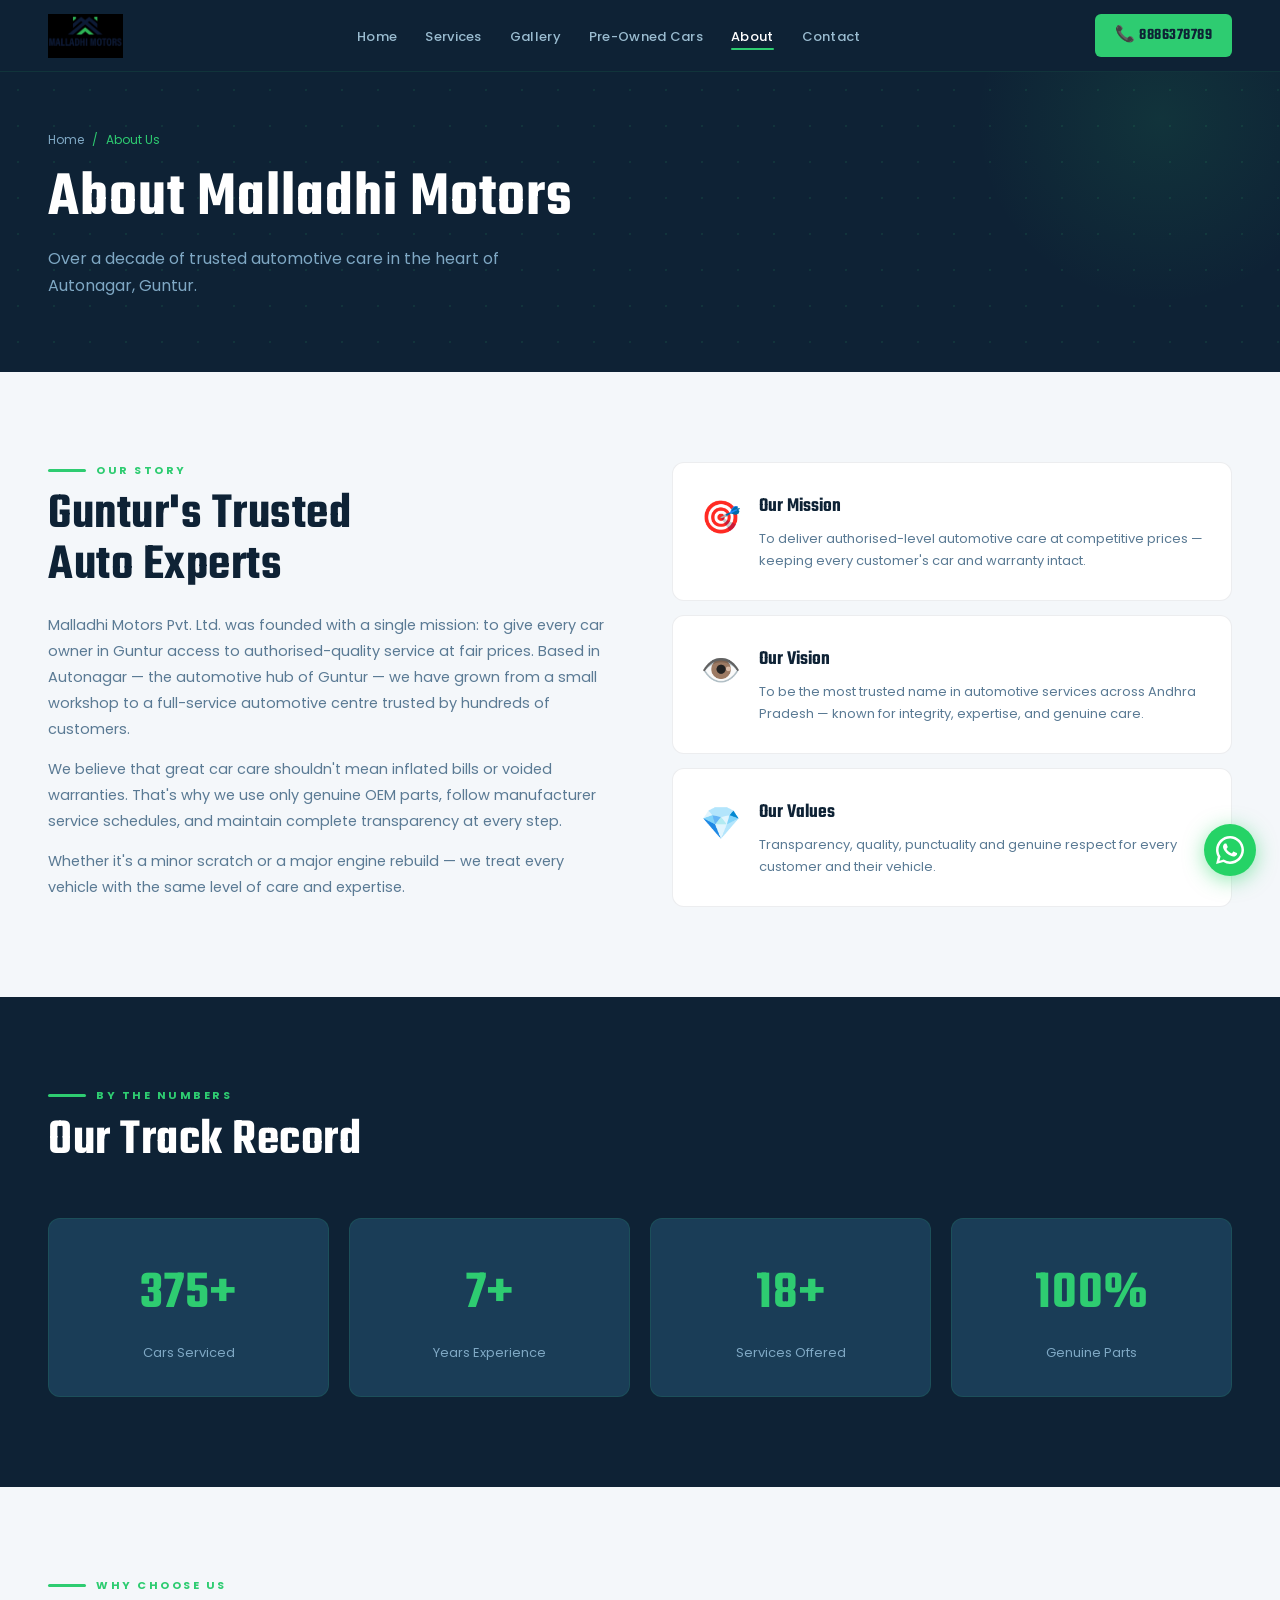
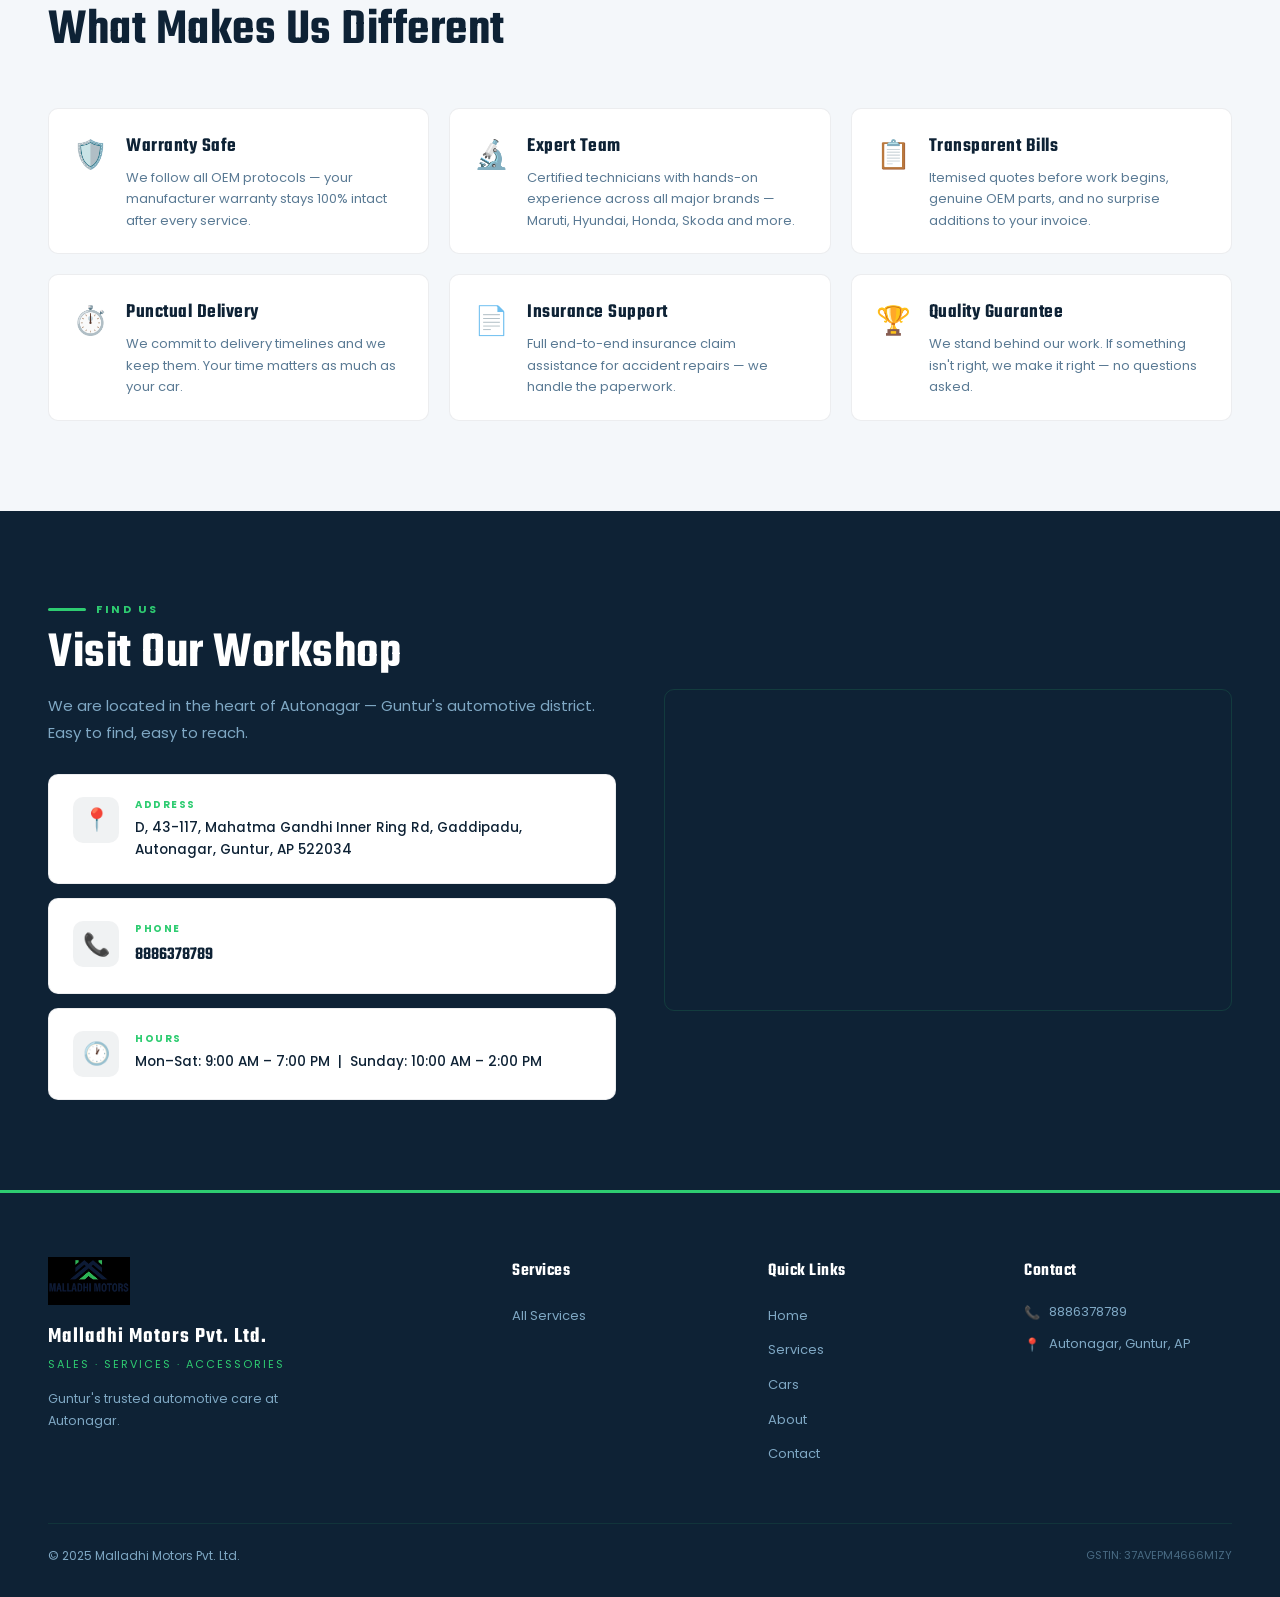
==== about.html @ dfbfe882 "Add files via upload" ====
<!DOCTYPE html><html lang="en"><head><meta charset="UTF-8"/><meta name="viewport" content="width=device-width,initial-scale=1.0"/><title>About Us | Malladhi Motors Pvt. Ltd.</title><meta name="description" content="Learn about Malladhi Motors — Guntur's trusted auto workshop with 10+ years of expertise."/><link rel="preconnect" href="https://fonts.googleapis.com"/><link rel="preconnect" href="https://fonts.gstatic.com" crossorigin/><link href="https://fonts.googleapis.com/css2?family=Teko:wght@400;500;600;700&family=Poppins:wght@300;400;500;600&display=swap" rel="stylesheet"/><link rel="stylesheet" href="style.css"/></head><body><nav class="nav" id="nav"><a href="index.html" class="nav-logo"><img src="[data-uri]" alt="Malladhi Motors Logo" height="44"/></a><ul class="nav-links"><li><a href="index.html">Home</a></li><li><a href="services.html">Services</a></li><li><a href="gallery.html">Gallery</a></li><li><a href="cars.html">Pre-Owned Cars</a></li><li><a href="about.html" class="active">About</a></li><li><a href="contact.html">Contact</a></li></ul><a href="tel:8886378789" class="nav-cta">📞 8886378789</a><div class="hamburger" id="hamburger"><span></span><span></span><span></span></div></nav><div class="mobile-nav" id="mobileNav"><a href="index.html">Home</a><a href="services.html">Services</a><a href="gallery.html">Gallery</a><a href="cars.html">Pre-Owned Cars</a><a href="about.html" class="active">About</a><a href="contact.html">Contact</a><a href="tel:8886378789" class="m-cta">📞 Call: 8886378789</a></div>
<div class="page-hero">
  <div class="page-hero-inner">
    <div class="page-breadcrumb"><a href="index.html">Home</a> <span>/</span> <span>About Us</span></div>
    <h1>About Malladhi Motors</h1>
    <p>Over a decade of trusted automotive care in the heart of Autonagar, Guntur.</p>
  </div>
</div>

<section class="section light">
  <div style="display:grid;grid-template-columns:1fr 1fr;gap:64px;align-items:start;" class="reveal ab-grid">
    <div>
      <div class="section-eyebrow"><span>Our Story</span></div>
      <h2 class="section-title dark">Guntur's Trusted<br>Auto Experts</h2>
      <p style="font-size:14.5px;color:#5A7A94;line-height:1.8;margin-top:20px;">Malladhi Motors Pvt. Ltd. was founded with a single mission: to give every car owner in Guntur access to authorised-quality service at fair prices. Based in Autonagar — the automotive hub of Guntur — we have grown from a small workshop to a full-service automotive centre trusted by hundreds of customers.</p>
      <p style="font-size:14.5px;color:#5A7A94;line-height:1.8;margin-top:14px;">We believe that great car care shouldn't mean inflated bills or voided warranties. That's why we use only genuine OEM parts, follow manufacturer service schedules, and maintain complete transparency at every step.</p>
      <p style="font-size:14.5px;color:#5A7A94;line-height:1.8;margin-top:14px;">Whether it's a minor scratch or a major engine rebuild — we treat every vehicle with the same level of care and expertise.</p>
    </div>
    <div style="display:grid;gap:14px;">
      <div style="background:var(--white);border-radius:12px;border:1px solid rgba(14,34,53,.08);padding:28px;display:flex;gap:18px;align-items:flex-start;">
        <div style="font-size:32px;flex-shrink:0;">🎯</div><div><div style="font-family:var(--font-display);font-size:20px;font-weight:600;color:var(--navy);">Our Mission</div><p style="font-size:13px;color:#5A7A94;line-height:1.7;margin-top:5px;">To deliver authorised-level automotive care at competitive prices — keeping every customer's car and warranty intact.</p></div>
      </div>
      <div style="background:var(--white);border-radius:12px;border:1px solid rgba(14,34,53,.08);padding:28px;display:flex;gap:18px;align-items:flex-start;">
        <div style="font-size:32px;flex-shrink:0;">👁️</div><div><div style="font-family:var(--font-display);font-size:20px;font-weight:600;color:var(--navy);">Our Vision</div><p style="font-size:13px;color:#5A7A94;line-height:1.7;margin-top:5px;">To be the most trusted name in automotive services across Andhra Pradesh — known for integrity, expertise, and genuine care.</p></div>
      </div>
      <div style="background:var(--white);border-radius:12px;border:1px solid rgba(14,34,53,.08);padding:28px;display:flex;gap:18px;align-items:flex-start;">
        <div style="font-size:32px;flex-shrink:0;">💎</div><div><div style="font-family:var(--font-display);font-size:20px;font-weight:600;color:var(--navy);">Our Values</div><p style="font-size:13px;color:#5A7A94;line-height:1.7;margin-top:5px;">Transparency, quality, punctuality and genuine respect for every customer and their vehicle.</p></div>
      </div>
    </div>
  </div>
  <style>.ab-grid{} @media(max-width:900px){.ab-grid{grid-template-columns:1fr!important;gap:32px!important;}}</style>
</section>

<section class="section dark">
  <div class="section-head reveal">
    <div class="section-eyebrow"><span>By The Numbers</span></div>
    <h2 class="section-title light">Our Track Record</h2>
  </div>
  <div style="display:grid;grid-template-columns:repeat(4,1fr);gap:20px;" class="reveal">
    <div style="text-align:center;padding:32px 16px;background:var(--navy-card);border-radius:12px;border:1px solid rgba(46,204,113,.12);">
      <div style="font-family:var(--font-display);font-size:54px;font-weight:600;letter-spacing:1px;color:var(--green);" data-target="500" data-suffix="+">0+</div>
      <div style="font-size:13px;color:var(--muted);margin-top:6px;">Cars Serviced</div>
    </div>
    <div style="text-align:center;padding:32px 16px;background:var(--navy-card);border-radius:12px;border:1px solid rgba(46,204,113,.12);">
      <div style="font-family:var(--font-display);font-size:54px;font-weight:600;letter-spacing:1px;color:var(--green);" data-target="10" data-suffix="+">0+</div>
      <div style="font-size:13px;color:var(--muted);margin-top:6px;">Years Experience</div>
    </div>
    <div style="text-align:center;padding:32px 16px;background:var(--navy-card);border-radius:12px;border:1px solid rgba(46,204,113,.12);">
      <div style="font-family:var(--font-display);font-size:54px;font-weight:600;letter-spacing:1px;color:var(--green);" data-target="25" data-suffix="+">0+</div>
      <div style="font-size:13px;color:var(--muted);margin-top:6px;">Services Offered</div>
    </div>
    <div style="text-align:center;padding:32px 16px;background:var(--navy-card);border-radius:12px;border:1px solid rgba(46,204,113,.12);">
      <div style="font-family:var(--font-display);font-size:54px;font-weight:600;letter-spacing:1px;color:var(--green);">100%</div>
      <div style="font-size:13px;color:var(--muted);margin-top:6px;">Genuine Parts</div>
    </div>
  </div>
</section>

<section class="section light">
  <div class="section-head reveal">
    <div class="section-eyebrow"><span>Why Choose Us</span></div>
    <h2 class="section-title dark">What Makes Us Different</h2>
  </div>
  <div style="display:grid;grid-template-columns:repeat(3,1fr);gap:20px;">
    <div class="why-card reveal d1" style="background:var(--white);border-color:rgba(14,34,53,.08);"><div class="why-icon">🛡️</div><div><div class="why-title" style="color:var(--navy);">Warranty Safe</div><div class="why-desc" style="color:#5A7A94;">We follow all OEM protocols — your manufacturer warranty stays 100% intact after every service.</div></div></div>
    <div class="why-card reveal d2" style="background:var(--white);border-color:rgba(14,34,53,.08);"><div class="why-icon">🔬</div><div><div class="why-title" style="color:var(--navy);">Expert Team</div><div class="why-desc" style="color:#5A7A94;">Certified technicians with hands-on experience across all major brands — Maruti, Hyundai, Honda, Skoda and more.</div></div></div>
    <div class="why-card reveal d3" style="background:var(--white);border-color:rgba(14,34,53,.08);"><div class="why-icon">📋</div><div><div class="why-title" style="color:var(--navy);">Transparent Bills</div><div class="why-desc" style="color:#5A7A94;">Itemised quotes before work begins, genuine OEM parts, and no surprise additions to your invoice.</div></div></div>
    <div class="why-card reveal d1" style="background:var(--white);border-color:rgba(14,34,53,.08);"><div class="why-icon">⏱️</div><div><div class="why-title" style="color:var(--navy);">Punctual Delivery</div><div class="why-desc" style="color:#5A7A94;">We commit to delivery timelines and we keep them. Your time matters as much as your car.</div></div></div>
    <div class="why-card reveal d2" style="background:var(--white);border-color:rgba(14,34,53,.08);"><div class="why-icon">📄</div><div><div class="why-title" style="color:var(--navy);">Insurance Support</div><div class="why-desc" style="color:#5A7A94;">Full end-to-end insurance claim assistance for accident repairs — we handle the paperwork.</div></div></div>
    <div class="why-card reveal d3" style="background:var(--white);border-color:rgba(14,34,53,.08);"><div class="why-icon">🏆</div><div><div class="why-title" style="color:var(--navy);">Quality Guarantee</div><div class="why-desc" style="color:#5A7A94;">We stand behind our work. If something isn't right, we make it right — no questions asked.</div></div></div>
  </div>
</section>

<section class="section dark">
  <div style="display:grid;grid-template-columns:1fr 1fr;gap:48px;align-items:center;" class="reveal ab-grid2">
    <div>
      <div class="section-eyebrow"><span>Find Us</span></div>
      <h2 class="section-title light">Visit Our Workshop</h2>
      <p style="font-size:15px;color:var(--muted);line-height:1.75;margin-top:14px;">We are located in the heart of Autonagar — Guntur's automotive district. Easy to find, easy to reach.</p>
      <div style="margin-top:28px;display:grid;gap:14px;">
        <div class="contact-card"><div class="contact-icon-box">📍</div><div><div class="contact-label">Address</div><div class="contact-val">D, 43-117, Mahatma Gandhi Inner Ring Rd, Gaddipadu, Autonagar, Guntur, AP 522034</div></div></div>
        <div class="contact-card"><div class="contact-icon-box">📞</div><div><div class="contact-label">Phone</div><div class="contact-val"><a href="tel:8886378789" style="color:var(--navy);font-family:var(--font-display);font-size:18px;font-weight:600;">8886378789</a></div></div></div>
        <div class="contact-card"><div class="contact-icon-box">🕐</div><div><div class="contact-label">Hours</div><div class="contact-val">Mon–Sat: 9:00 AM – 7:00 PM &nbsp;|&nbsp; Sunday: 10:00 AM – 2:00 PM</div></div></div>
      </div>
    </div>
    <div class="map-wrap"><iframe src="https://www.google.com/maps/embed?pb=!1m18!1m12!1m3!1d3827.2!2d80.4723212!3d16.319596!2m3!1f0!2f0!3f0!3m2!1i1024!2i768!4f13.1!3m3!1m2!1s0x0%3A0x0!2zMTbCsDE5JzEwLjUiTiA4MMKwMjgnMjAuNCJF!5e0!3m2!1sen!2sin!4v1700000000000" allowfullscreen loading="lazy" referrerpolicy="no-referrer-when-downgrade" title="Malladhi Motors Location"></iframe></div>
  </div>
  <style>.ab-grid2{} @media(max-width:900px){.ab-grid2{grid-template-columns:1fr!important;gap:32px!important;}}</style>
</section>
<footer class="footer"><div class="footer-grid"><div><div class="footer-logo"><img src="[data-uri]" alt="Malladhi Motors" height="48"/></div><span class="footer-name">Malladhi Motors Pvt. Ltd.</span><span class="footer-tagline">Sales · Services · Accessories</span><p class="footer-desc">Guntur's trusted automotive care at Autonagar.</p></div><div><div class="footer-col-title">Services</div><ul class="footer-links"><li><a href="services.html">All Services</a></li></ul></div><div><div class="footer-col-title">Quick Links</div><ul class="footer-links"><li><a href="index.html">Home</a></li><li><a href="services.html">Services</a></li><li><a href="cars.html">Cars</a></li><li><a href="about.html">About</a></li><li><a href="contact.html">Contact</a></li></ul></div><div><div class="footer-col-title">Contact</div><div class="footer-contact-item"><span class="icon">📞</span><span><a href="tel:8886378789">8886378789</a></span></div><div class="footer-contact-item"><span class="icon">📍</span><span>Autonagar, Guntur, AP</span></div></div></div><div class="footer-bottom"><span>© 2025 Malladhi Motors Pvt. Ltd.</span><span class="footer-gstin">GSTIN: 37AVEPM4666M1ZY</span></div></footer><a href="https://wa.me/918886378789" class="wa-btn" target="_blank" rel="noopener" aria-label="WhatsApp"><svg viewBox="0 0 24 24" fill="currentColor"><path d="M17.472 14.382c-.297-.149-1.758-.867-2.03-.967-.273-.099-.471-.148-.67.15-.197.297-.767.966-.94 1.164-.173.199-.347.223-.644.075-.297-.15-1.255-.463-2.39-1.475-.883-.788-1.48-1.761-1.653-2.059-.173-.297-.018-.458.13-.606.134-.133.298-.347.446-.52.149-.174.198-.298.298-.497.099-.198.05-.371-.025-.52-.075-.149-.669-1.612-.916-2.207-.242-.579-.487-.5-.669-.51-.173-.008-.371-.01-.57-.01-.198 0-.52.074-.792.372-.272.297-1.04 1.016-1.04 2.479 0 1.462 1.065 2.875 1.213 3.074.149.198 2.096 3.2 5.077 4.487.709.306 1.262.489 1.694.625.712.227 1.36.195 1.871.118.571-.085 1.758-.719 2.006-1.413.248-.694.248-1.289.173-1.413-.074-.124-.272-.198-.57-.347z"/><path d="M12 0C5.373 0 0 5.373 0 12c0 2.127.558 4.122 1.532 5.852L.073 23.927l6.253-1.635A11.945 11.945 0 0 0 12 24c6.627 0 12-5.373 12-12S18.627 0 12 0zm0 21.818a9.818 9.818 0 0 1-5.007-1.374l-.36-.213-3.713.972.989-3.617-.234-.372A9.818 9.818 0 1 1 12 21.818z"/></svg></a><button class="back-top" id="backTop" onclick="window.scrollTo({top:0,behavior:'smooth'})" aria-label="Back to top">↑</button><script src="shared.js"></script></body></html>
---- style.css ----
/* ─── TOKENS ─────────────────────────────────────────── */
:root {
  --navy:        #0E2235;
  --navy-mid:    #122D45;
  --navy-card:   #1A3D57;
  --navy-light:  #1E4A68;
  --green:       #2ECC71;
  --green-dark:  #25A85C;
  --green-glow:  rgba(46,204,113,0.15);
  --white:       #FFFFFF;
  --off-white:   #F4F7FA;
  --muted:       #7FA8C4;
  --text:        #0E2235;
  --font-display:'Teko', sans-serif;
  --font-body:   'Poppins', sans-serif;
  --ease-out:    cubic-bezier(0.22,1,0.36,1);
  --shadow-sm:   0 2px 12px rgba(14,34,53,0.08);
  --shadow-md:   0 8px 32px rgba(14,34,53,0.12);
  --shadow-lg:   0 20px 60px rgba(14,34,53,0.18);
  --radius:      10px;
}

/* ─── RESET ───────────────────────────────────────────── */
*, *::before, *::after { box-sizing: border-box; margin: 0; padding: 0; }
html { scroll-behavior: smooth; font-size: 16px; }
body { font-family: var(--font-body); background: var(--off-white); color: var(--text); overflow-x: hidden; line-height: 1.6; }
a { text-decoration: none; color: inherit; }
img { max-width: 100%; display: block; }
ul { list-style: none; }
button { cursor: pointer; border: none; background: none; font-family: inherit; }

/* ─── SCROLLBAR ───────────────────────────────────────── */
::-webkit-scrollbar { width: 5px; }
::-webkit-scrollbar-track { background: var(--navy); }
::-webkit-scrollbar-thumb { background: var(--green); border-radius: 3px; }

/* ─── ANIMATIONS ──────────────────────────────────────── */
@keyframes fadeUp  { from { opacity:0; transform:translateY(28px); } to { opacity:1; transform:translateY(0); } }
@keyframes fadeIn  { from { opacity:0; } to { opacity:1; } }
@keyframes pulse   { 0%,100%{box-shadow:0 0 0 0 rgba(46,204,113,.4)} 50%{box-shadow:0 0 0 14px rgba(46,204,113,0)} }
@keyframes float   { 0%,100%{transform:translateY(0)} 50%{transform:translateY(-10px)} }
@keyframes tagCycle{ from{opacity:0;transform:scale(.85)} to{opacity:1;transform:scale(1)} }
@keyframes spin    { to{transform:rotate(360deg)} }

.reveal { opacity:0; transform:translateY(28px); transition:opacity .65s var(--ease-out),transform .65s var(--ease-out); }
.reveal.visible { opacity:1; transform:translateY(0); }
.d1{transition-delay:.1s} .d2{transition-delay:.18s} .d3{transition-delay:.26s} .d4{transition-delay:.34s}

/* ─── NAVBAR ──────────────────────────────────────────── */
.nav {
  position:fixed; top:0; left:0; right:0; z-index:200;
  height:72px; background:var(--navy);
  border-bottom:1px solid rgba(46,204,113,.1);
  display:flex; align-items:center; justify-content:space-between;
  padding:0 48px;
  transition:background .3s, box-shadow .3s;
}
.nav.scrolled { background:rgba(14,34,53,.97); box-shadow:0 4px 32px rgba(0,0,0,.3); backdrop-filter:blur(12px); }

.nav-logo { display:flex; align-items:center; gap:10px; }
.nav-logo img { height:44px; width:auto; }
.nav-logo-words { line-height:1.15; }
.nav-logo-words strong { font-family:var(--font-display); font-size:20px; font-weight:600; letter-spacing:1px; color:var(--white); display:block; }
.nav-logo-words span   { font-size:9.5px; color:var(--green); letter-spacing:2px; text-transform:uppercase; }

.nav-links { display:flex; align-items:center; gap:28px; }
.nav-links a {
  font-size:13px; font-weight:500; color:#9ABCD0; letter-spacing:.3px;
  position:relative; transition:color .2s;
}
.nav-links a::after {
  content:''; position:absolute; bottom:-4px; left:0; right:0;
  height:2px; background:var(--green); border-radius:2px;
  transform:scaleX(0); transform-origin:left; transition:transform .25s var(--ease-out);
}
.nav-links a:hover, .nav-links a.active { color:var(--white); }
.nav-links a:hover::after, .nav-links a.active::after { transform:scaleX(1); }

.nav-cta {
  display:flex; align-items:center; gap:7px;
  background:var(--green); color:var(--navy);
  font-family:var(--font-display); font-weight:600; font-size:16px; letter-spacing:.5px;
  padding:9px 20px; border-radius:6px;
  transition:background .2s, transform .2s;
  animation:pulse 3s ease-in-out infinite;
  white-space:nowrap;
}
.nav-cta:hover { background:var(--green-dark); transform:translateY(-1px); }

.hamburger { display:none; flex-direction:column; gap:5px; padding:4px; }
.hamburger span { width:22px; height:2px; background:var(--white); border-radius:2px; transition:all .3s; display:block; }

.mobile-nav {
  display:none; position:fixed; top:72px; left:0; right:0; z-index:199;
  background:var(--navy); padding:20px 24px 28px;
  border-bottom:1px solid rgba(46,204,113,.15);
  flex-direction:column; gap:2px;
  box-shadow:0 16px 48px rgba(0,0,0,.4);
}
.mobile-nav.open { display:flex; }
.mobile-nav a { padding:12px 14px; color:var(--muted); font-size:14px; border-radius:8px; transition:background .2s,color .2s; }
.mobile-nav a:hover, .mobile-nav a.active { background:var(--green-glow); color:var(--green); }
.mobile-nav .m-cta { margin-top:10px; background:var(--green)!important; color:var(--navy)!important; font-weight:700!important; text-align:center; font-family:var(--font-display); font-size:17px; letter-spacing:.5px; }

/* ─── PAGE HERO (inner pages) ─────────────────────────── */
.page-hero {
  background:var(--navy); padding:130px 48px 72px;
  position:relative; overflow:hidden;
}
.page-hero::before {
  content:''; position:absolute; inset:0;
  background-image:radial-gradient(circle,rgba(46,204,113,.1) 1.5px,transparent 1.5px);
  background-size:36px 36px; pointer-events:none;
}
.page-hero::after {
  content:''; position:absolute; top:-80px; right:-80px;
  width:400px; height:400px;
  background:radial-gradient(circle,rgba(46,204,113,.1) 0%,transparent 65%);
  border-radius:50%; pointer-events:none;
}
.page-hero-inner { position:relative; z-index:2; max-width:640px; }
.page-breadcrumb { display:flex; align-items:center; gap:8px; margin-bottom:18px; font-size:12px; color:var(--muted); }
.page-breadcrumb a:hover { color:var(--green); }
.page-breadcrumb span { color:var(--green); }
.page-hero h1 { font-family:var(--font-display); font-size:clamp(46px,5vw,72px); font-weight:600; letter-spacing:1px; line-height:1.0; color:var(--white); }
.page-hero p  { font-size:16px; color:var(--muted); margin-top:14px; max-width:480px; line-height:1.7; }

/* ─── SECTION COMMONS ─────────────────────────────────── */
.section { padding:90px 48px; }
.section.light { background:var(--off-white); }
.section.dark  { background:var(--navy); }
.section.white { background:var(--white); }
.section.mid   { background:var(--navy-mid); }

.section-eyebrow { display:flex; align-items:center; gap:10px; margin-bottom:10px; }
.section-eyebrow::before { content:''; width:38px; height:3px; background:var(--green); border-radius:2px; flex-shrink:0; }
.section-eyebrow span { font-size:11px; font-weight:700; letter-spacing:2.5px; text-transform:uppercase; color:var(--green); }
.section-title { font-family:var(--font-display); font-size:clamp(38px,4vw,54px); font-weight:600; letter-spacing:.5px; line-height:1.0; }
.section-title.light { color:var(--white); }
.section-title.dark  { color:var(--navy); }
.section-sub { font-size:15px; line-height:1.75; margin-top:10px; max-width:520px; }
.section-sub.light { color:var(--muted); }
.section-sub.dark  { color:#5A7A94; }
.section-head { margin-bottom:52px; }

/* ─── TRUST STRIP ─────────────────────────────────────── */
.trust-strip {
  background:var(--green); padding:16px 48px;
  display:flex; justify-content:space-between; align-items:center; flex-wrap:wrap; gap:12px;
}
.trust-item { display:flex; align-items:center; gap:7px; font-family:var(--font-display); font-weight:600; font-size:14px; color:var(--navy); letter-spacing:.3px; }
.trust-item svg { width:15px; height:15px; flex-shrink:0; }

/* ─── BUTTONS ─────────────────────────────────────────── */
.btn { display:inline-flex; align-items:center; gap:8px; border-radius:6px; font-family:var(--font-display); font-weight:600; letter-spacing:.5px; transition:all .2s; cursor:pointer; border:none; }
.btn-primary { background:var(--green); color:var(--navy); font-size:18px; padding:12px 30px; }
.btn-primary:hover { background:var(--green-dark); transform:translateY(-2px); box-shadow:0 8px 24px rgba(46,204,113,.35); }
.btn-outline { background:transparent; color:var(--white); font-size:17px; padding:11px 26px; border:1.5px solid rgba(46,204,113,.4); }
.btn-outline:hover { border-color:var(--green); background:var(--green-glow); transform:translateY(-2px); }
.btn-outline.dark { color:var(--navy); border-color:rgba(14,34,53,.25); }
.btn-outline.dark:hover { border-color:var(--green); background:var(--green-glow); color:var(--navy); }

/* ─── SERVICE CARDS ───────────────────────────────────── */
.services-grid { display:grid; grid-template-columns:repeat(3,1fr); gap:20px; }
.service-card {
  background:var(--white); border-radius:var(--radius);
  border:1px solid rgba(14,34,53,.08); padding:28px;
  position:relative; overflow:hidden;
  transition:transform .3s var(--ease-out), box-shadow .3s, border-color .3s;
}
.service-card::before {
  content:''; position:absolute; top:0; left:0; right:0; height:3px;
  background:var(--green); transform:scaleX(0); transform-origin:left;
  transition:transform .35s var(--ease-out);
}
.service-card:hover { transform:translateY(-5px); box-shadow:var(--shadow-lg); border-color:rgba(46,204,113,.3); }
.service-card:hover::before { transform:scaleX(1); }
.service-card.featured { border-color:rgba(46,204,113,.3); }
.service-card.featured::before { transform:scaleX(1); }
.service-badge { position:absolute; top:20px; right:20px; background:rgba(46,204,113,.12); color:var(--green-dark); font-size:10px; font-weight:700; letter-spacing:1px; text-transform:uppercase; padding:4px 10px; border-radius:20px; border:1px solid rgba(46,204,113,.3); }
.service-icon { width:54px; height:54px; border-radius:12px; background:rgba(14,34,53,.06); display:flex; align-items:center; justify-content:center; font-size:26px; margin-bottom:18px; transition:background .3s; }
.service-card:hover .service-icon { background:rgba(46,204,113,.12); }
.service-title { font-family:var(--font-display); font-size:22px; font-weight:600; letter-spacing:.5px; color:var(--navy); margin-bottom:8px; }
.service-desc  { font-size:13px; color:#5A7A94; line-height:1.7; }
.service-link  { display:inline-flex; align-items:center; gap:5px; margin-top:16px; font-size:12.5px; font-weight:600; color:var(--green); transition:gap .2s; }
.service-card:hover .service-link { gap:9px; }

/* ─── CAR CARDS ───────────────────────────────────────── */
.cars-grid { display:grid; grid-template-columns:repeat(4,1fr); gap:18px; }
.car-card {
  background:var(--navy-card); border-radius:var(--radius); overflow:hidden;
  border:1px solid rgba(46,204,113,.1);
  transition:transform .3s var(--ease-out), border-color .3s, box-shadow .3s;
}
.car-card:hover { transform:translateY(-6px); border-color:rgba(46,204,113,.35); box-shadow:0 20px 40px rgba(0,0,0,.3); }
.car-img { height:144px; display:flex; align-items:center; justify-content:center; font-size:64px; position:relative; overflow:hidden; }
.car-img::after { content:''; position:absolute; bottom:0; left:0; right:0; height:40px; background:linear-gradient(to top,var(--navy-card),transparent); }
.car-price-badge { position:absolute; bottom:12px; left:14px; z-index:2; background:var(--green); color:var(--navy); font-family:var(--font-display); font-weight:700; font-size:15px; letter-spacing:.3px; padding:4px 12px; border-radius:4px; }
.car-body { padding:16px; }
.car-name { font-family:var(--font-display); font-weight:600; font-size:20px; letter-spacing:.5px; color:var(--white); margin-bottom:5px; }
.car-meta { font-size:11px; color:var(--muted); display:flex; gap:6px; flex-wrap:wrap; margin-bottom:13px; }
.car-meta span { display:flex; align-items:center; gap:4px; }
.car-meta span:not(:first-child)::before { content:'·'; color:rgba(127,168,196,.4); }
.car-btn { width:100%; padding:9px; border-radius:6px; background:rgba(46,204,113,.1); color:var(--green); font-size:12px; font-weight:600; text-align:center; border:1px solid rgba(46,204,113,.2); transition:background .2s,border-color .2s; cursor:pointer; font-family:var(--font-body); }
.car-card:hover .car-btn { background:rgba(46,204,113,.2); border-color:rgba(46,204,113,.4); }

/* ─── GALLERY CARDS ───────────────────────────────────── */
.gallery-grid { display:grid; grid-template-columns:repeat(4,1fr); gap:18px; }
.gallery-card { border-radius:var(--radius); overflow:hidden; border:1px solid rgba(14,34,53,.08); cursor:pointer; transition:transform .3s var(--ease-out),box-shadow .3s; }
.gallery-card:hover { transform:translateY(-5px); box-shadow:var(--shadow-lg); }
.gallery-split { height:230px; display:grid; grid-template-columns:1fr 1fr; position:relative; }
.gallery-before { background:var(--navy-mid); display:flex; align-items:center; justify-content:center; font-size:36px; }
.gallery-after  { background:var(--navy-card); display:flex; align-items:center; justify-content:center; font-size:36px; }
.gallery-divider { position:absolute; top:0; bottom:0; left:50%; width:3px; background:var(--white); transform:translateX(-50%); display:flex; align-items:center; justify-content:center; }
.gallery-divider-dot { width:26px; height:26px; border-radius:50%; background:var(--white); display:flex; align-items:center; justify-content:center; font-size:11px; color:var(--navy); font-weight:700; flex-shrink:0; box-shadow:0 2px 8px rgba(0,0,0,.2); }
.gallery-labels { position:absolute; top:10px; left:0; right:0; display:flex; justify-content:space-between; padding:0 12px; pointer-events:none; }
.gallery-label { font-size:9px; font-weight:800; letter-spacing:1.5px; text-transform:uppercase; padding:3px 8px; border-radius:3px; }
.gallery-label.before { background:rgba(0,0,0,.5); color:#aaa; }
.gallery-label.after  { background:rgba(46,204,113,.85); color:var(--navy); }
.gallery-footer { background:var(--navy); padding:14px 16px; }
.gallery-title { font-family:var(--font-display); font-weight:600; font-size:18px; letter-spacing:.5px; color:var(--white); margin-bottom:3px; }
.gallery-sub   { font-size:11px; color:var(--muted); }

/* ─── REVIEW CARDS ────────────────────────────────────── */
.reviews-grid { display:grid; grid-template-columns:repeat(4,1fr); gap:18px; }
.review-card {
  background:var(--white); border:1px solid rgba(14,34,53,.08); border-radius:var(--radius);
  padding:24px; display:flex; flex-direction:column;
  transition:transform .3s,box-shadow .3s,border-color .3s;
}
.review-card:hover { transform:translateY(-4px); box-shadow:var(--shadow-md); border-color:rgba(46,204,113,.25); }
.review-stars  { color:var(--green); font-size:14px; letter-spacing:2px; margin-bottom:12px; }
.review-quote  { font-size:13.5px; color:#5A7A94; line-height:1.75; flex:1; font-style:italic; position:relative; padding-top:8px; }
.review-quote::before { content:'"'; position:absolute; top:-8px; left:-4px; font-size:40px; color:var(--green); font-style:normal; line-height:1; opacity:.35; font-family:Georgia,serif; }
.review-divider{ border:none; border-top:1px solid rgba(14,34,53,.07); margin:16px 0; }
.review-author { display:flex; align-items:center; gap:12px; }
.review-avatar { width:36px; height:36px; border-radius:50%; background:rgba(14,34,53,.08); display:flex; align-items:center; justify-content:center; font-family:var(--font-display); font-weight:700; font-size:16px; color:var(--navy); border:2px solid rgba(46,204,113,.2); flex-shrink:0; }
.review-name   { font-family:var(--font-display); font-weight:600; font-size:18px; letter-spacing:.3px; color:var(--navy); display:block; line-height:1; }
.review-loc    { font-size:11.5px; color:var(--muted); }

/* ─── WHY-US CARDS ────────────────────────────────────── */
.why-card {
  background:var(--navy-card); border:1px solid rgba(46,204,113,.12); border-radius:var(--radius);
  padding:22px 24px; display:flex; align-items:flex-start; gap:18px;
  transition:border-color .3s,transform .3s;
}
.why-card:hover { border-color:rgba(46,204,113,.35); transform:translateX(4px); }
.why-icon  { font-size:28px; flex-shrink:0; margin-top:2px; }
.why-title { font-family:var(--font-display); font-weight:600; font-size:20px; letter-spacing:.5px; color:var(--white); margin-bottom:4px; }
.why-desc  { font-size:13px; color:var(--muted); line-height:1.65; }

/* ─── CONTACT CARDS ───────────────────────────────────── */
.contact-card {
  background:var(--white); border:1px solid rgba(14,34,53,.08); border-radius:var(--radius);
  padding:22px 24px; display:flex; align-items:flex-start; gap:16px;
  transition:border-color .3s,transform .3s;
}
.contact-card:hover { border-color:rgba(46,204,113,.3); transform:translateX(4px); }
.contact-icon-box { width:46px; height:46px; border-radius:10px; flex-shrink:0; background:rgba(14,34,53,.06); display:flex; align-items:center; justify-content:center; font-size:22px; }
.contact-label { font-size:10px; font-weight:700; letter-spacing:1.5px; text-transform:uppercase; color:var(--green); margin-bottom:4px; }
.contact-val   { font-size:13.5px; color:var(--navy); font-weight:500; line-height:1.65; }
.contact-val a { color:inherit; transition:color .2s; }
.contact-val a:hover { color:var(--green); }

/* ─── FOOTER ──────────────────────────────────────────── */
.footer { background:var(--navy); border-top:3px solid var(--green); padding:64px 48px 32px; }
.footer-grid { display:grid; grid-template-columns:2fr 1fr 1fr 1fr; gap:48px; margin-bottom:48px; }
.footer-logo { display:flex; align-items:center; gap:10px; margin-bottom:14px; }
.footer-logo img { height:48px; width:auto; }
.footer-name    { font-family:var(--font-display); font-size:22px; font-weight:600; letter-spacing:1px; color:var(--white); display:block; }
.footer-tagline { font-size:11px; color:var(--green); letter-spacing:2px; text-transform:uppercase; margin-top:2px; display:block; }
.footer-desc    { font-size:12.5px; color:var(--muted); line-height:1.75; margin-top:14px; max-width:280px; }
.footer-col-title { font-family:var(--font-display); font-size:18px; font-weight:600; letter-spacing:.5px; color:var(--white); margin-bottom:16px; }
.footer-links li { margin-bottom:9px; }
.footer-links a { font-size:13px; color:var(--muted); transition:color .2s; }
.footer-links a:hover { color:var(--green); }
.footer-contact-item { display:flex; gap:9px; margin-bottom:11px; font-size:13px; color:var(--muted); line-height:1.55; }
.footer-contact-item .icon { flex-shrink:0; color:var(--green); margin-top:1px; }
.footer-contact-item a { color:var(--muted); transition:color .2s; }
.footer-contact-item a:hover { color:var(--green); }
.footer-bottom { border-top:1px solid rgba(46,204,113,.1); padding-top:22px; display:flex; justify-content:space-between; align-items:center; flex-wrap:wrap; gap:10px; font-size:12px; color:var(--muted); }
.footer-gstin  { font-size:11px; color:rgba(122,168,196,.55); }

/* ─── BACK TO TOP ─────────────────────────────────────── */
.back-top {
  position:fixed; bottom:80px; right:24px; z-index:99;
  width:42px; height:42px; border-radius:50%;
  background:var(--green); color:var(--navy);
  display:flex; align-items:center; justify-content:center;
  font-size:17px; box-shadow:0 4px 16px rgba(46,204,113,.4);
  opacity:0; transform:translateY(10px);
  transition:opacity .3s,transform .3s,background .2s;
  pointer-events:none;
}
.back-top.visible { opacity:1; transform:translateY(0); pointer-events:auto; }
.back-top:hover { background:var(--green-dark); }

/* ─── WHATSAPP BUTTON ─────────────────────────────────── */
.wa-btn {
  position:fixed; bottom:24px; right:24px; z-index:99;
  width:52px; height:52px; border-radius:50%;
  background:#25D366; color:#fff;
  display:flex; align-items:center; justify-content:center;
  box-shadow:0 4px 20px rgba(37,211,102,.5);
  animation:pulse 3s ease-in-out infinite;
  transition:transform .2s,background .2s;
}
.wa-btn:hover { transform:scale(1.1); background:#1EBD5B; }
.wa-btn svg { width:28px; height:28px; }

/* ─── STATS BAR ───────────────────────────────────────── */
.stats-card { background:var(--navy-light); border:1px solid rgba(46,204,113,.15); border-top:3px solid var(--green); border-radius:var(--radius); display:grid; grid-template-columns:repeat(4,1fr); }
.stat-item { padding:20px 16px; text-align:center; border-right:1px solid rgba(46,204,113,.1); }
.stat-item:last-child { border-right:none; }
.stat-val { font-family:var(--font-display); font-size:34px; font-weight:600; letter-spacing:1px; color:var(--green); display:block; }
.stat-lbl { font-size:10px; color:var(--muted); margin-top:3px; display:block; line-height:1.4; }

/* ─── FORM ────────────────────────────────────────────── */
.form-group { margin-bottom:18px; }
.form-label { display:block; font-size:11px; font-weight:600; letter-spacing:1.5px; text-transform:uppercase; color:var(--green); margin-bottom:7px; }
.form-input, .form-select, .form-textarea {
  width:100%; padding:13px 16px;
  background:var(--navy-card); border:1px solid rgba(46,204,113,.2);
  border-radius:8px; color:var(--white); font-family:var(--font-body); font-size:13.5px;
  transition:border-color .2s,box-shadow .2s; outline:none;
}
.form-input::placeholder, .form-textarea::placeholder { color:var(--muted); }
.form-input:focus, .form-select:focus, .form-textarea:focus { border-color:var(--green); box-shadow:0 0 0 3px rgba(46,204,113,.12); }
.form-select option { background:var(--navy-card); }
.form-textarea { min-height:120px; resize:vertical; }
.form-row { display:grid; grid-template-columns:1fr 1fr; gap:16px; }

/* ─── MAP ─────────────────────────────────────────────── */
.map-wrap { overflow:hidden; border-radius:var(--radius); border:1px solid rgba(46,204,113,.15); }
.map-wrap iframe { width:100%; height:320px; border:0; display:block; filter:hue-rotate(180deg) invert(1) brightness(.85) saturate(.9); }

/* ─── RESPONSIVE ──────────────────────────────────────── */
@media(max-width:1100px){
  .nav { padding:0 28px; }
  .section { padding:72px 32px; }
  .trust-strip { padding:14px 32px; }
  .services-grid { grid-template-columns:repeat(2,1fr); }
  .cars-grid { grid-template-columns:repeat(2,1fr); }
  .gallery-grid { grid-template-columns:repeat(2,1fr); }
  .reviews-grid { grid-template-columns:repeat(2,1fr); }
  .footer { padding:52px 32px 28px; }
  .footer-grid { grid-template-columns:1fr 1fr; }
}
@media(max-width:768px){
  .nav { padding:0 20px; }
  .nav-links,.nav-cta { display:none; }
  .hamburger { display:flex; }
  .section { padding:56px 20px; }
  .page-hero { padding:110px 20px 56px; }
  .trust-strip { padding:12px 20px; justify-content:flex-start; gap:14px; }
  .services-grid { grid-template-columns:1fr; }
  .cars-grid { grid-template-columns:1fr 1fr; }
  .gallery-grid { grid-template-columns:1fr 1fr; }
  .reviews-grid { grid-template-columns:1fr; }
  .footer { padding:44px 20px 24px; }
  .footer-grid { grid-template-columns:1fr; gap:28px; }
  .footer-bottom { flex-direction:column; align-items:flex-start; }
  .form-row { grid-template-columns:1fr; }
  .stats-card { grid-template-columns:repeat(2,1fr); }
  .stat-item:nth-child(2) { border-right:none; }
}
@media(max-width:480px){
  .cars-grid { grid-template-columns:1fr; }
  .gallery-grid { grid-template-columns:1fr; }
}
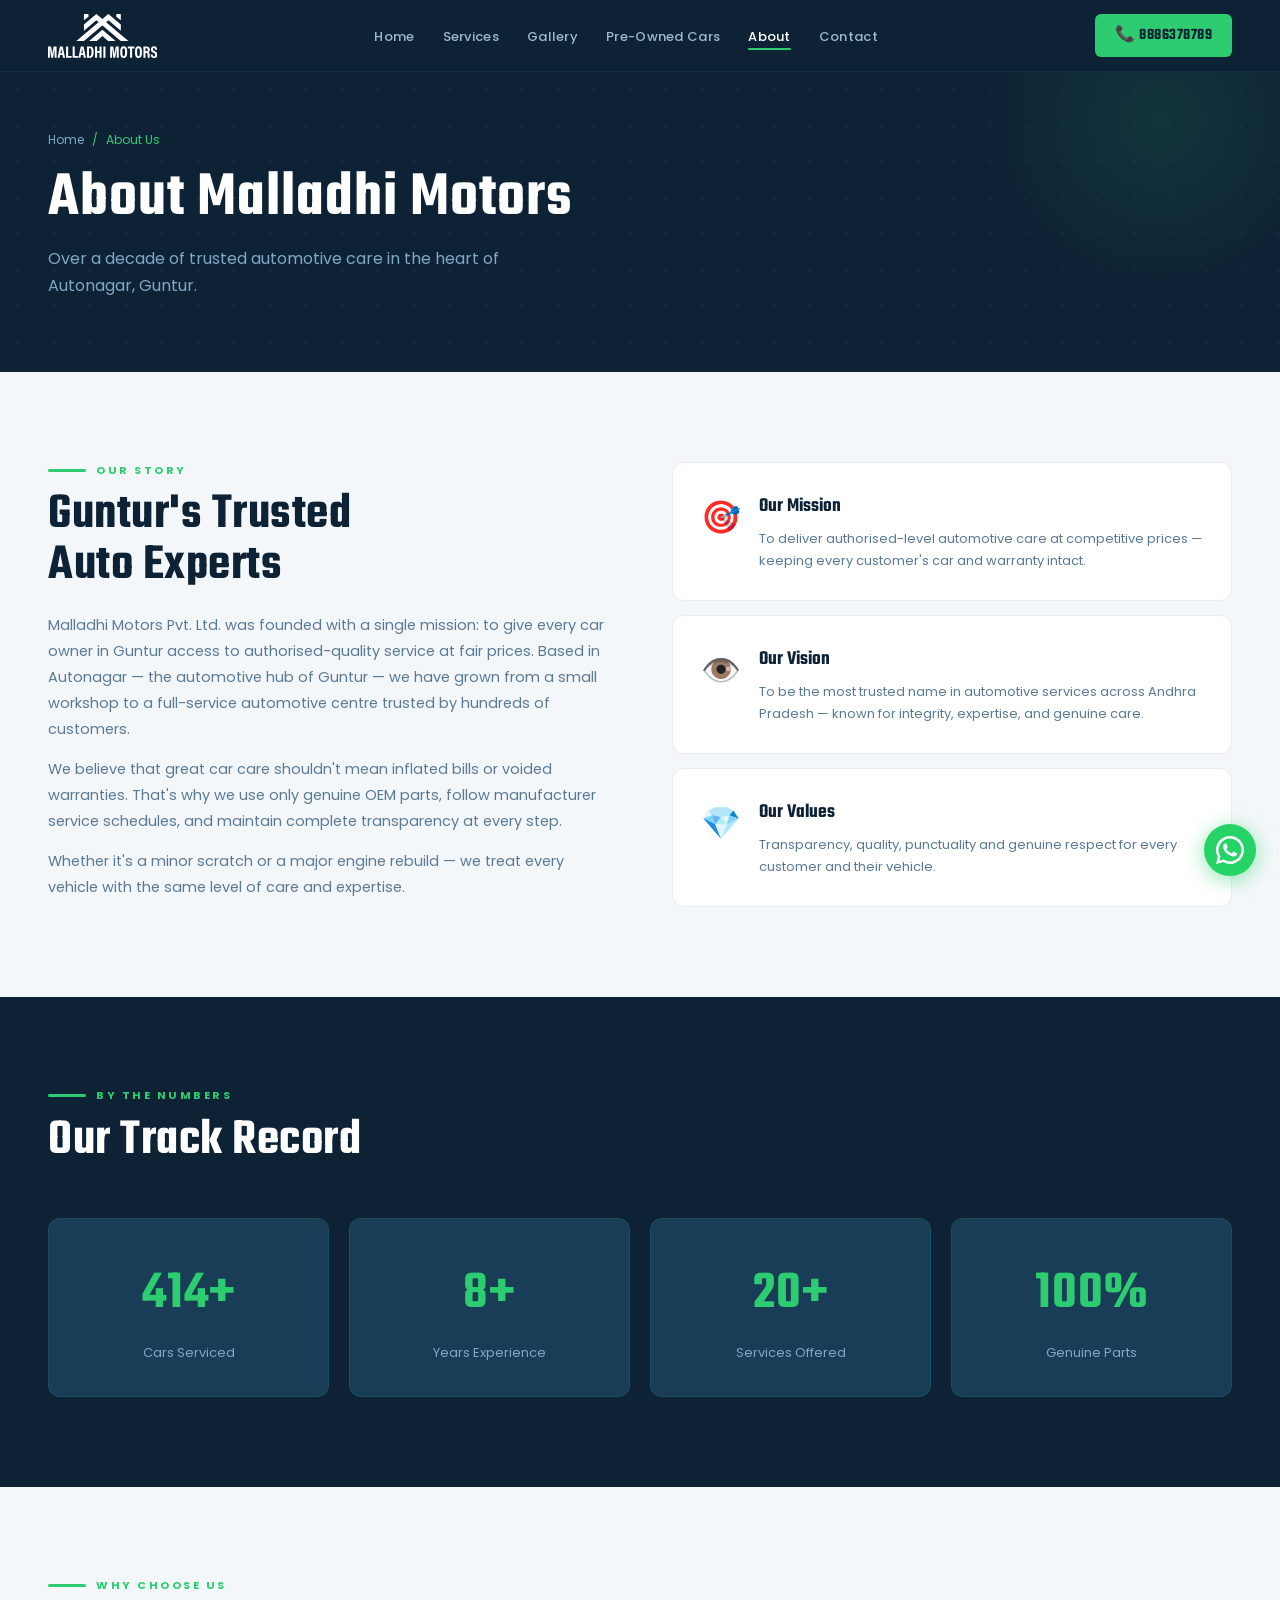
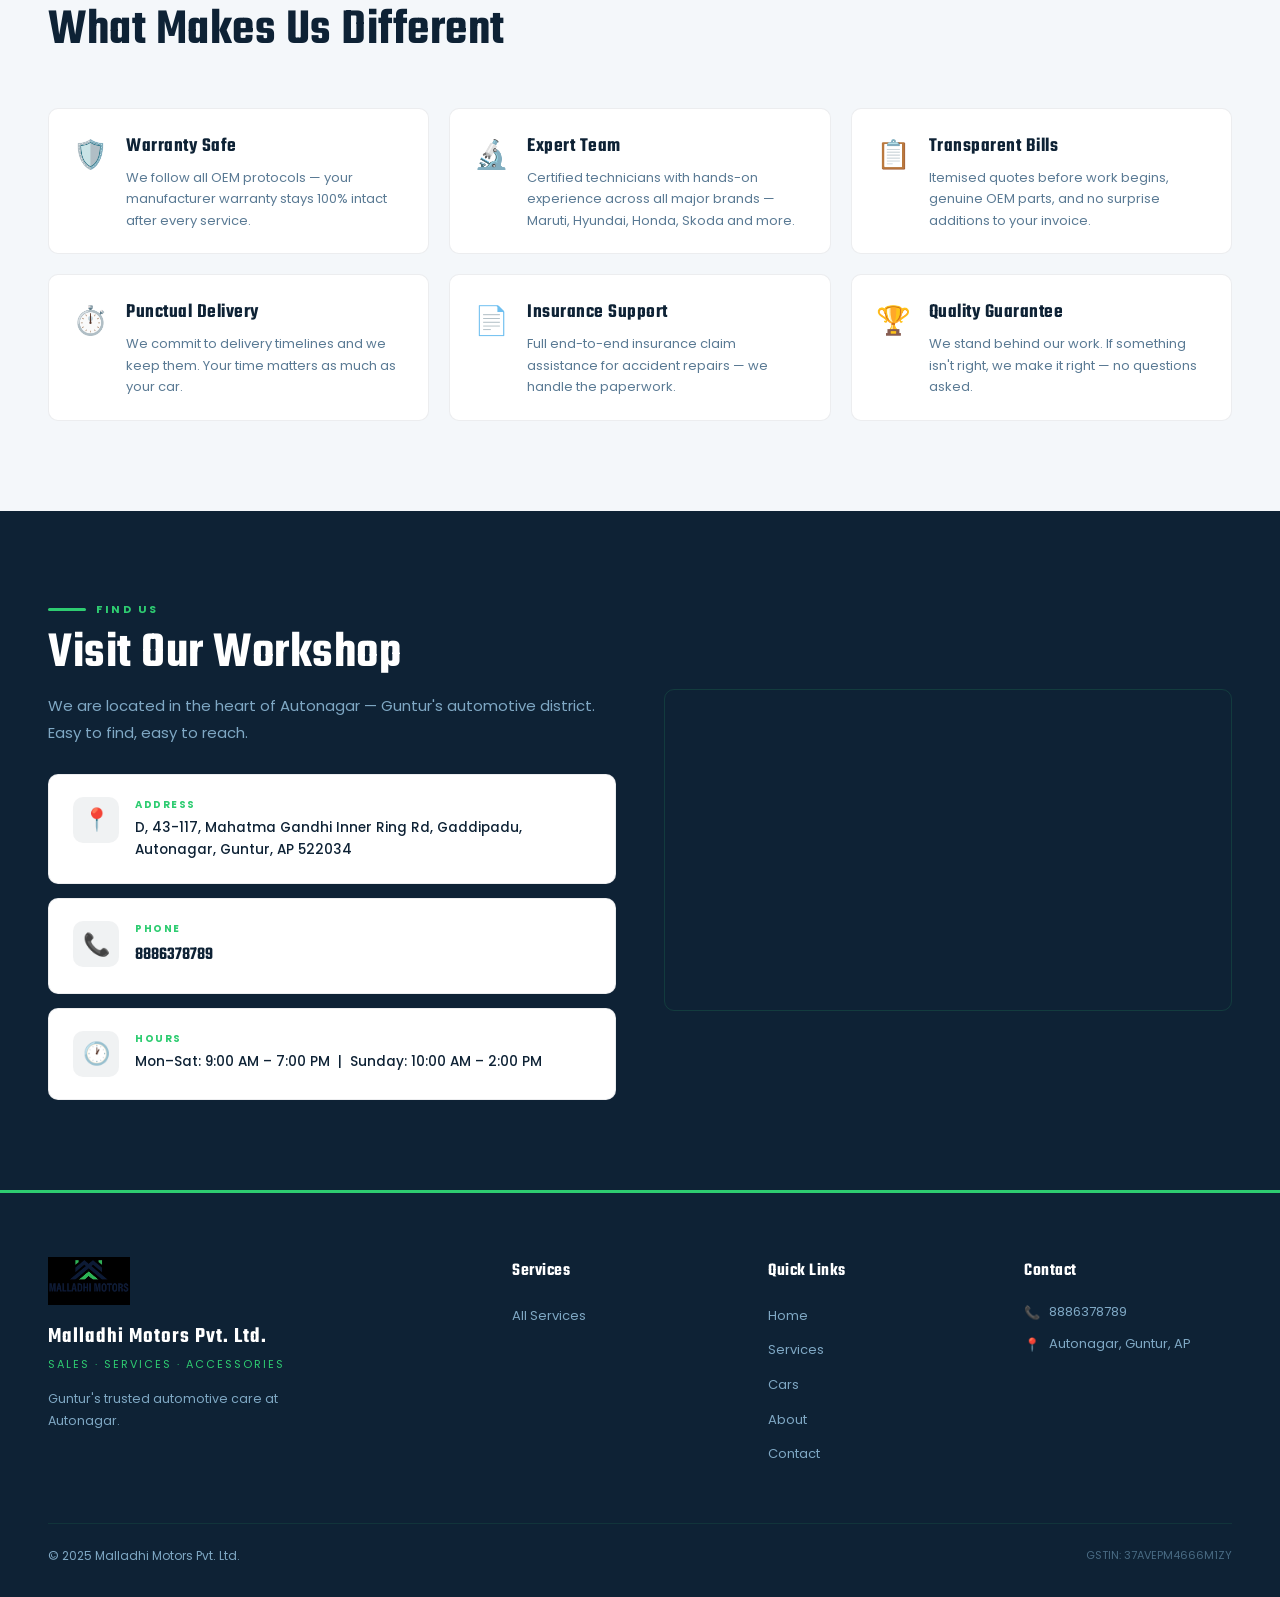
==== commit 257c8322: "Logo updated" ====
--- a/about.html
+++ b/about.html
@@ -1,4 +1,4 @@
-<!DOCTYPE html><html lang="en"><head><meta charset="UTF-8"/><meta name="viewport" content="width=device-width,initial-scale=1.0"/><title>About Us | Malladhi Motors Pvt. Ltd.</title><meta name="description" content="Learn about Malladhi Motors — Guntur's trusted auto workshop with 10+ years of expertise."/><link rel="preconnect" href="https://fonts.googleapis.com"/><link rel="preconnect" href="https://fonts.gstatic.com" crossorigin/><link href="https://fonts.googleapis.com/css2?family=Teko:wght@400;500;600;700&family=Poppins:wght@300;400;500;600&display=swap" rel="stylesheet"/><link rel="stylesheet" href="style.css"/></head><body><nav class="nav" id="nav"><a href="index.html" class="nav-logo"><img src="[data-uri]" alt="Malladhi Motors Logo" height="44"/></a><ul class="nav-links"><li><a href="index.html">Home</a></li><li><a href="services.html">Services</a></li><li><a href="gallery.html">Gallery</a></li><li><a href="cars.html">Pre-Owned Cars</a></li><li><a href="about.html" class="active">About</a></li><li><a href="contact.html">Contact</a></li></ul><a href="tel:8886378789" class="nav-cta">📞 8886378789</a><div class="hamburger" id="hamburger"><span></span><span></span><span></span></div></nav><div class="mobile-nav" id="mobileNav"><a href="index.html">Home</a><a href="services.html">Services</a><a href="gallery.html">Gallery</a><a href="cars.html">Pre-Owned Cars</a><a href="about.html" class="active">About</a><a href="contact.html">Contact</a><a href="tel:8886378789" class="m-cta">📞 Call: 8886378789</a></div>
+<!DOCTYPE html><html lang="en"><head><meta charset="UTF-8"/><meta name="viewport" content="width=device-width,initial-scale=1.0"/><title>About Us | Malladhi Motors Pvt. Ltd.</title><meta name="description" content="Learn about Malladhi Motors — Guntur's trusted auto workshop with 10+ years of expertise."/><link rel="preconnect" href="https://fonts.googleapis.com"/><link rel="preconnect" href="https://fonts.gstatic.com" crossorigin/><link href="https://fonts.googleapis.com/css2?family=Teko:wght@400;500;600;700&family=Poppins:wght@300;400;500;600&display=swap" rel="stylesheet"/><link rel="stylesheet" href="style.css"/></head><body><nav class="nav" id="nav"><a href="index.html" class="nav-logo"><img src="images/Malladhi_LW.svg" alt="Malladhi Motors Logo" height="44"/></a><ul class="nav-links"><li><a href="index.html">Home</a></li><li><a href="services.html">Services</a></li><li><a href="gallery.html">Gallery</a></li><li><a href="cars.html">Pre-Owned Cars</a></li><li><a href="about.html" class="active">About</a></li><li><a href="contact.html">Contact</a></li></ul><a href="tel:8886378789" class="nav-cta">📞 8886378789</a><div class="hamburger" id="hamburger"><span></span><span></span><span></span></div></nav><div class="mobile-nav" id="mobileNav"><a href="index.html">Home</a><a href="services.html">Services</a><a href="gallery.html">Gallery</a><a href="cars.html">Pre-Owned Cars</a><a href="about.html" class="active">About</a><a href="contact.html">Contact</a><a href="tel:8886378789" class="m-cta">📞 Call: 8886378789</a></div>
 <div class="page-hero">
   <div class="page-hero-inner">
     <div class="page-breadcrumb"><a href="index.html">Home</a> <span>/</span> <span>About Us</span></div>
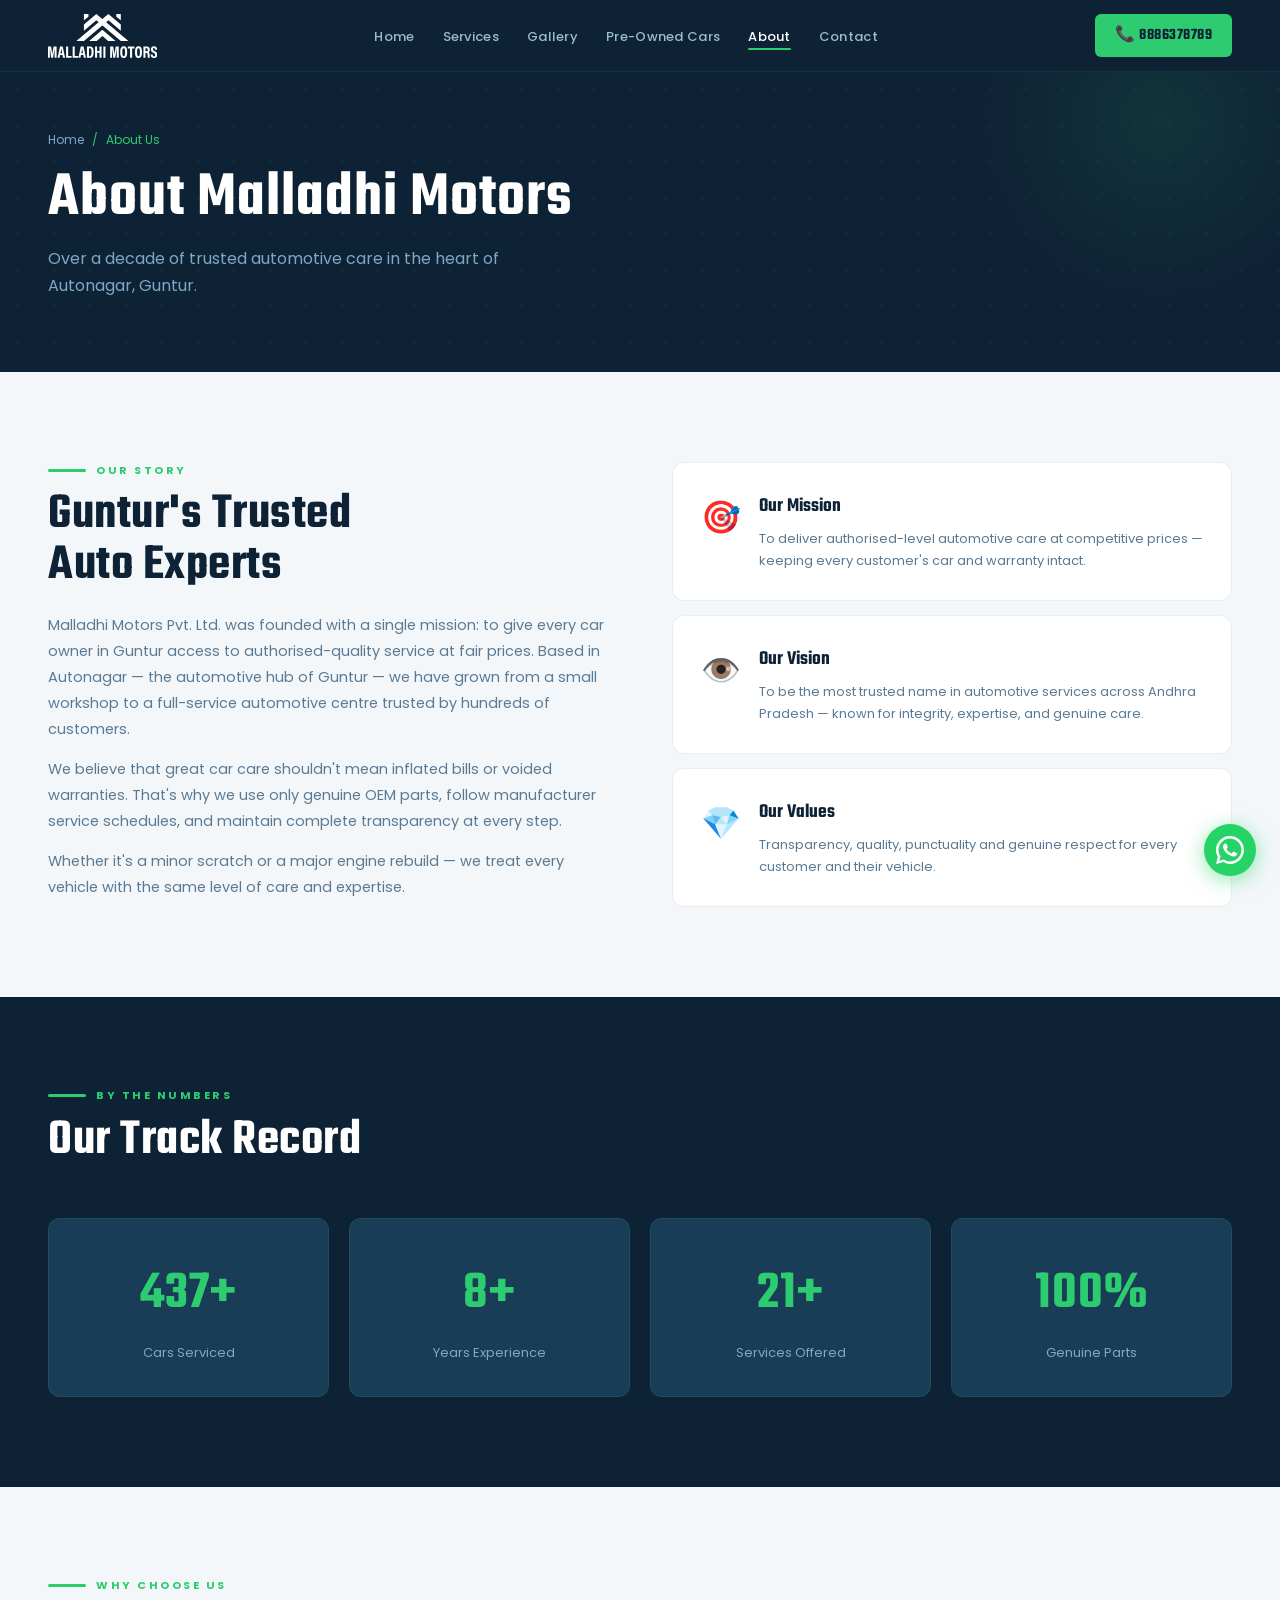
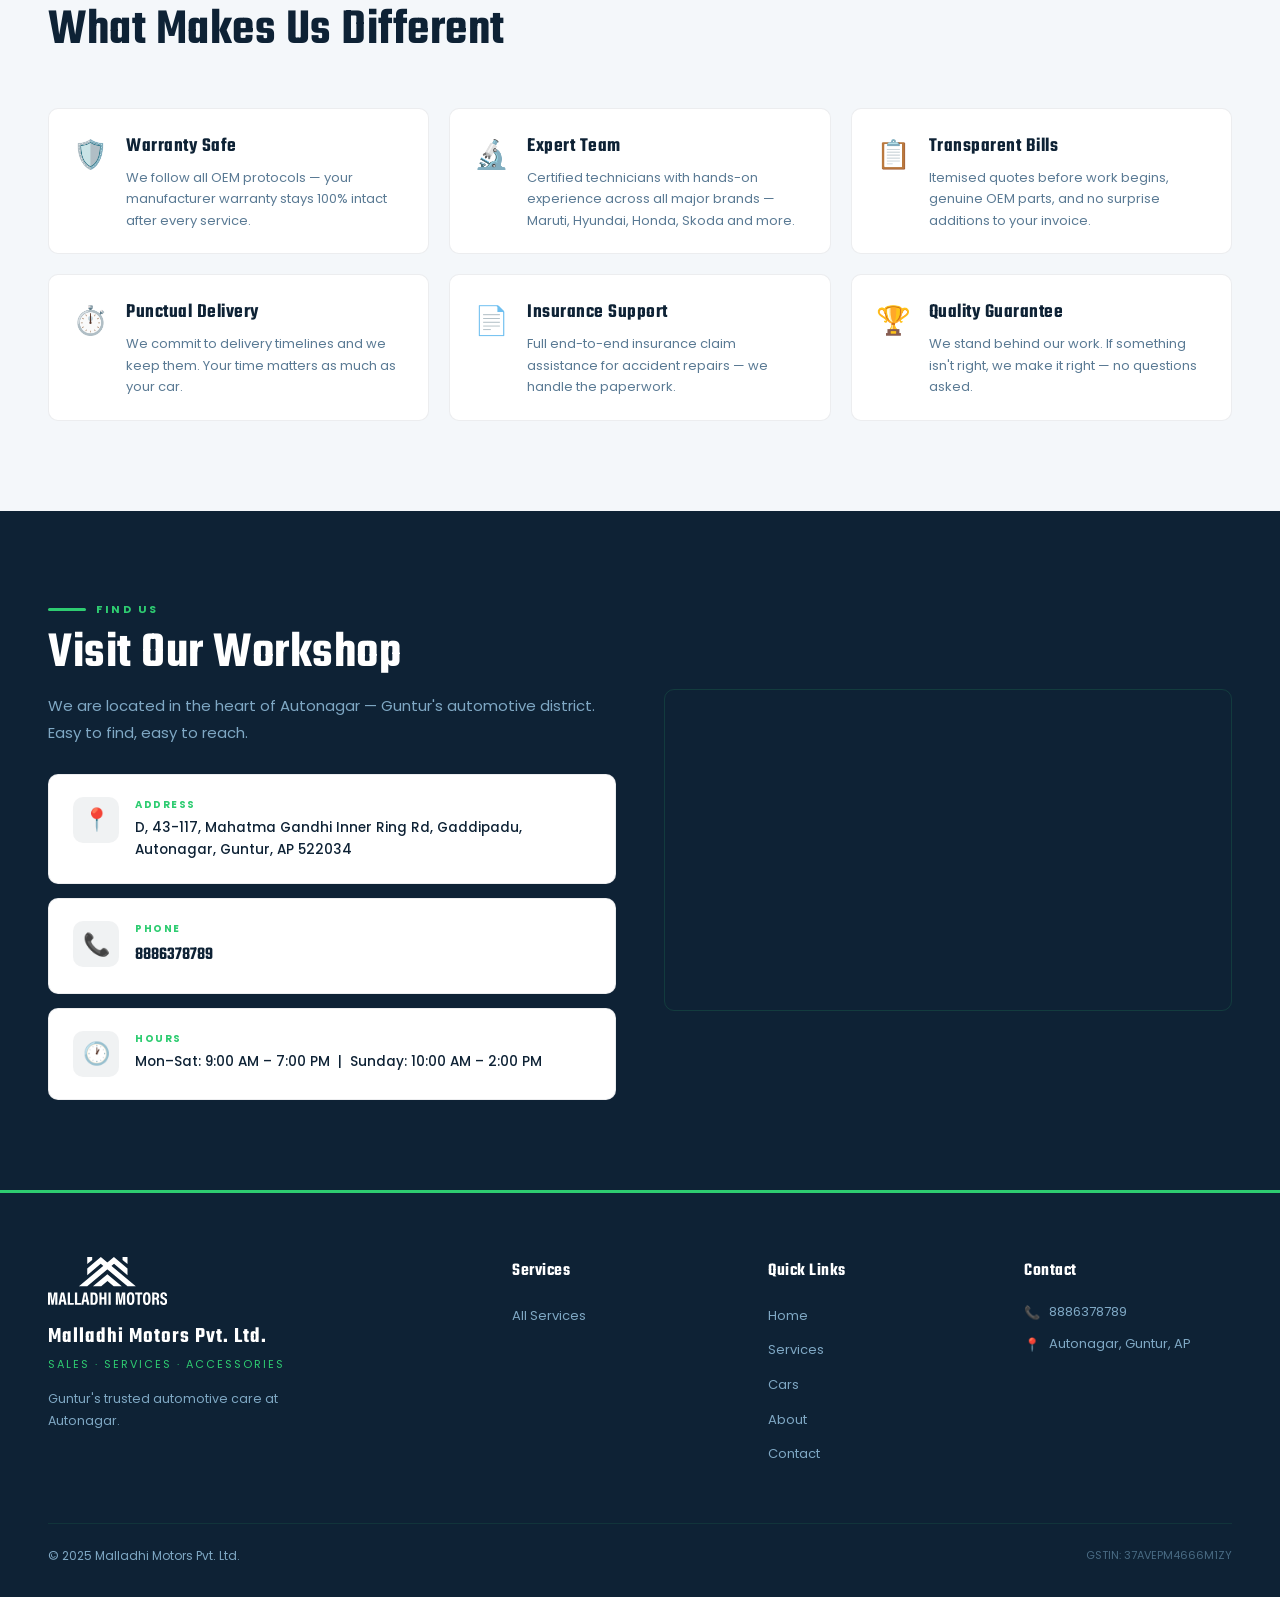
==== commit 9b50592a: "Footer logo updated" ====
--- a/about.html
+++ b/about.html
@@ -87,4 +87,4 @@
   </div>
   <style>.ab-grid2{} @media(max-width:900px){.ab-grid2{grid-template-columns:1fr!important;gap:32px!important;}}</style>
 </section>
-<footer class="footer"><div class="footer-grid"><div><div class="footer-logo"><img src="[data-uri]" alt="Malladhi Motors" height="48"/></div><span class="footer-name">Malladhi Motors Pvt. Ltd.</span><span class="footer-tagline">Sales · Services · Accessories</span><p class="footer-desc">Guntur's trusted automotive care at Autonagar.</p></div><div><div class="footer-col-title">Services</div><ul class="footer-links"><li><a href="services.html">All Services</a></li></ul></div><div><div class="footer-col-title">Quick Links</div><ul class="footer-links"><li><a href="index.html">Home</a></li><li><a href="services.html">Services</a></li><li><a href="cars.html">Cars</a></li><li><a href="about.html">About</a></li><li><a href="contact.html">Contact</a></li></ul></div><div><div class="footer-col-title">Contact</div><div class="footer-contact-item"><span class="icon">📞</span><span><a href="tel:8886378789">8886378789</a></span></div><div class="footer-contact-item"><span class="icon">📍</span><span>Autonagar, Guntur, AP</span></div></div></div><div class="footer-bottom"><span>© 2025 Malladhi Motors Pvt. Ltd.</span><span class="footer-gstin">GSTIN: 37AVEPM4666M1ZY</span></div></footer><a href="https://wa.me/918886378789" class="wa-btn" target="_blank" rel="noopener" aria-label="WhatsApp"><svg viewBox="0 0 24 24" fill="currentColor"><path d="M17.472 14.382c-.297-.149-1.758-.867-2.03-.967-.273-.099-.471-.148-.67.15-.197.297-.767.966-.94 1.164-.173.199-.347.223-.644.075-.297-.15-1.255-.463-2.39-1.475-.883-.788-1.48-1.761-1.653-2.059-.173-.297-.018-.458.13-.606.134-.133.298-.347.446-.52.149-.174.198-.298.298-.497.099-.198.05-.371-.025-.52-.075-.149-.669-1.612-.916-2.207-.242-.579-.487-.5-.669-.51-.173-.008-.371-.01-.57-.01-.198 0-.52.074-.792.372-.272.297-1.04 1.016-1.04 2.479 0 1.462 1.065 2.875 1.213 3.074.149.198 2.096 3.2 5.077 4.487.709.306 1.262.489 1.694.625.712.227 1.36.195 1.871.118.571-.085 1.758-.719 2.006-1.413.248-.694.248-1.289.173-1.413-.074-.124-.272-.198-.57-.347z"/><path d="M12 0C5.373 0 0 5.373 0 12c0 2.127.558 4.122 1.532 5.852L.073 23.927l6.253-1.635A11.945 11.945 0 0 0 12 24c6.627 0 12-5.373 12-12S18.627 0 12 0zm0 21.818a9.818 9.818 0 0 1-5.007-1.374l-.36-.213-3.713.972.989-3.617-.234-.372A9.818 9.818 0 1 1 12 21.818z"/></svg></a><button class="back-top" id="backTop" onclick="window.scrollTo({top:0,behavior:'smooth'})" aria-label="Back to top">↑</button><script src="shared.js"></script></body></html>+<footer class="footer"><div class="footer-grid"><div><div class="footer-logo"><img src="images/Malladhi_LW.svg" alt="Malladhi Motors Logo" height="48"/></div><span class="footer-name">Malladhi Motors Pvt. Ltd.</span><span class="footer-tagline">Sales · Services · Accessories</span><p class="footer-desc">Guntur's trusted automotive care at Autonagar.</p></div><div><div class="footer-col-title">Services</div><ul class="footer-links"><li><a href="services.html">All Services</a></li></ul></div><div><div class="footer-col-title">Quick Links</div><ul class="footer-links"><li><a href="index.html">Home</a></li><li><a href="services.html">Services</a></li><li><a href="cars.html">Cars</a></li><li><a href="about.html">About</a></li><li><a href="contact.html">Contact</a></li></ul></div><div><div class="footer-col-title">Contact</div><div class="footer-contact-item"><span class="icon">📞</span><span><a href="tel:8886378789">8886378789</a></span></div><div class="footer-contact-item"><span class="icon">📍</span><span>Autonagar, Guntur, AP</span></div></div></div><div class="footer-bottom"><span>© 2025 Malladhi Motors Pvt. Ltd.</span><span class="footer-gstin">GSTIN: 37AVEPM4666M1ZY</span></div></footer><a href="https://wa.me/918886378789" class="wa-btn" target="_blank" rel="noopener" aria-label="WhatsApp"><svg viewBox="0 0 24 24" fill="currentColor"><path d="M17.472 14.382c-.297-.149-1.758-.867-2.03-.967-.273-.099-.471-.148-.67.15-.197.297-.767.966-.94 1.164-.173.199-.347.223-.644.075-.297-.15-1.255-.463-2.39-1.475-.883-.788-1.48-1.761-1.653-2.059-.173-.297-.018-.458.13-.606.134-.133.298-.347.446-.52.149-.174.198-.298.298-.497.099-.198.05-.371-.025-.52-.075-.149-.669-1.612-.916-2.207-.242-.579-.487-.5-.669-.51-.173-.008-.371-.01-.57-.01-.198 0-.52.074-.792.372-.272.297-1.04 1.016-1.04 2.479 0 1.462 1.065 2.875 1.213 3.074.149.198 2.096 3.2 5.077 4.487.709.306 1.262.489 1.694.625.712.227 1.36.195 1.871.118.571-.085 1.758-.719 2.006-1.413.248-.694.248-1.289.173-1.413-.074-.124-.272-.198-.57-.347z"/><path d="M12 0C5.373 0 0 5.373 0 12c0 2.127.558 4.122 1.532 5.852L.073 23.927l6.253-1.635A11.945 11.945 0 0 0 12 24c6.627 0 12-5.373 12-12S18.627 0 12 0zm0 21.818a9.818 9.818 0 0 1-5.007-1.374l-.36-.213-3.713.972.989-3.617-.234-.372A9.818 9.818 0 1 1 12 21.818z"/></svg></a><button class="back-top" id="backTop" onclick="window.scrollTo({top:0,behavior:'smooth'})" aria-label="Back to top">↑</button><script src="shared.js"></script></body></html>
